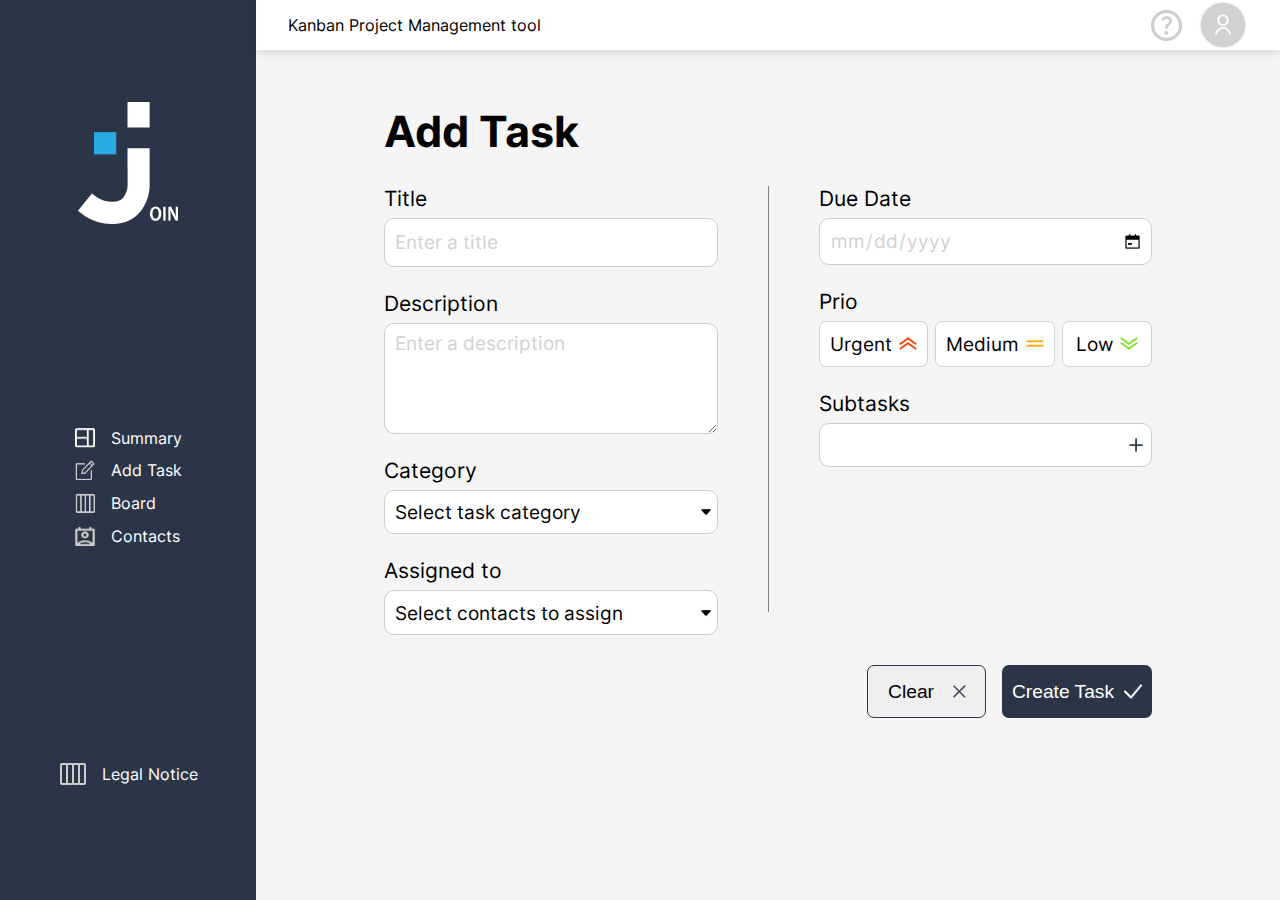
==== add_task.html @ 6439fa89 "a ton of css adjustments" ====
<!DOCTYPE html>
<html lang="en">
  <head>
    <meta charset="UTF-8" />
    <meta http-equiv="X-UA-Compatible" content="IE=edge" />
    <meta name="viewport" content="width=device-width, initial-scale=1.0" />
    <title>Add Task</title>
    <link rel="stylesheet" href="fonts.css" />
    <link rel="stylesheet" href="add_task.css" />
    <link rel="stylesheet" href="style.css" />
  <body onload="init()">
    <div class="sidebar"  w3-include-html="assets/templates/sidebar.html"></div>
    <div class="header" w3-include-html="assets/templates/header.html"></div>
    <div class="task-card">
      <h1>Add Task</h1>
      <form class="column-container">
        <div class="column-left">
          <label for="title">Title</label>
          <input type="text" id="title" placeholder="Enter a title"/>
          <p class="required"></p>

          <label for="name" class="mt-15">Description</label>
          <textarea id="description" placeholder="Enter a description"></textarea>
          <p class="required"></p>

          
          
          <label class="mt-15" for="selectCategory">Category</label>
          <div class="category-input-container">
            <input readonly id="selectCategory" value="Select task category"></input>
      
            <img src="assets/img/icon_triangle.png" id="addCategoryIcon">  
            <div id="categoryDot"></div>
            <div id="categoryOninput">
              <img src="assets/img/icon_clear.png" id="clearCategory">
              <img src="assets/img/icon_done.png" id="addCategory">  
            </div>
          </div>
          <p class="required"></p>
          <div id="dropdownContainer"></div>
          <div id="colorContainer">
            <div class="color-dot orange"></div>
            <div class="color-dot red"></div>
            <div class="color-dot blue"></div>
            <div class="color-dot lightblue"></div>
            <div class="color-dot pink"></div>
            <div class="color-dot lightpink"></div>
            <div class="color-dot green"></div>
            <div class="color-dot turquo"></div>
          </div>


          <label for="assignedTo">Assigned to</label> 
          <div class="contact-input-container">
            <input readonly id="assignedTo" value="Select contacts to assign"></input> 
            <img src="assets/img/icon_triangle.png" id="addContactIcon">  
          </div>
          <div id="contactsDropdownContainer"></div>
        </div>



        <div class="column-right">
          <label for="date">Due Date</label>
          <input type="date" id="date" min="">
          <p class="required"></p>
          <label class="mt-15" for="prio">Prio</label>
          <div id="prio" class="prio">
            <div class="prio-btn">Urgent
              <img src="assets/img/icon_up.png" alt="sda">
            </div>
            <div class="prio-btn">Medium
              <img src="assets/img/icon_medium.png" alt="sda">
            </div>
            <div class="prio-btn">Low
              <img src="assets/img/icon_down.png" alt="sda">
            </div>
            
          </div>
          <p class="required"></p>

            <label for="addSubtask" class="mt-15">Subtasks</label>
            <div class="subtask-input-container">
              <input type="text" id="addSubtask">
              <img src="assets/img/icon_plus.png" id="addSubtaskIcon">
              <div id="subtaskOninput">
                <img src="assets/img/icon_clear.png" id="clearSubtaskInput">
                <img src="assets/img/icon_done.png" id="finishEditingSubtask">  
              </div>
            </div>
            <div id="subtaskContainer"></div> 

            <div class="action-button-container"> 
              <button id="clear">
                Clear
                <img src="assets/img/icon_close.png">
              </button>
              <button id="create" type="submit">
                Create Task
                <img src="assets/img/icon_create.png">
              </button>
            </div>
        </div>
          
        </div>
        </div>
      </div>
    </div>
    <script src="script.js"></script>
    <script src="js/mini_backend.js"></script>
    <script src="js/add_task.js"></script>
    <script src="js/create_task.js"></script>
  </body>
</html>
---- fonts.css ----
/* inter-100 - latin */
@font-face {
    font-family: 'Inter';
    font-style: normal;
    font-weight: 100;
    src: url('./fonts/inter-v12-latin-100.eot'); /* IE9 Compat Modes */
    src: local(''),
         url('./fonts/inter-v12-latin-100.eot?#iefix') format('embedded-opentype'), /* IE6-IE8 */
         url('./fonts/inter-v12-latin-100.woff2') format('woff2'), /* Super Modern Browsers */
         url('./fonts/inter-v12-latin-100.woff') format('woff'), /* Modern Browsers */
         url('./fonts/inter-v12-latin-100.ttf') format('truetype'), /* Safari, Android, iOS */
         url('./fonts/inter-v12-latin-100.svg#Inter') format('svg'); /* Legacy iOS */
  }
  /* inter-300 - latin */
  @font-face {
    font-family: 'Inter';
    font-style: normal;
    font-weight: 300;
    src: url('./fonts/inter-v12-latin-300.eot'); /* IE9 Compat Modes */
    src: local(''),
         url('./fonts/inter-v12-latin-300.eot?#iefix') format('embedded-opentype'), /* IE6-IE8 */
         url('./fonts/inter-v12-latin-300.woff2') format('woff2'), /* Super Modern Browsers */
         url('./fonts/inter-v12-latin-300.woff') format('woff'), /* Modern Browsers */
         url('./fonts/inter-v12-latin-300.ttf') format('truetype'), /* Safari, Android, iOS */
         url('./fonts/inter-v12-latin-300.svg#Inter') format('svg'); /* Legacy iOS */
  }
  /* inter-regular - latin */
  @font-face {
    font-family: 'Inter';
    font-style: normal;
    font-weight: 400;
    src: url('./fonts/inter-v12-latin-regular.eot'); /* IE9 Compat Modes */
    src: local(''),
         url('./fonts/inter-v12-latin-regular.eot?#iefix') format('embedded-opentype'), /* IE6-IE8 */
         url('./fonts/inter-v12-latin-regular.woff2') format('woff2'), /* Super Modern Browsers */
         url('./fonts/inter-v12-latin-regular.woff') format('woff'), /* Modern Browsers */
         url('./fonts/inter-v12-latin-regular.ttf') format('truetype'), /* Safari, Android, iOS */
         url('./fonts/inter-v12-latin-regular.svg#Inter') format('svg'); /* Legacy iOS */
  }
  /* inter-500 - latin */
  @font-face {
    font-family: 'Inter';
    font-style: normal;
    font-weight: 500;
    src: url('./fonts/inter-v12-latin-500.eot'); /* IE9 Compat Modes */
    src: local(''),
         url('./fonts/inter-v12-latin-500.eot?#iefix') format('embedded-opentype'), /* IE6-IE8 */
         url('./fonts/inter-v12-latin-500.woff2') format('woff2'), /* Super Modern Browsers */
         url('./fonts/inter-v12-latin-500.woff') format('woff'), /* Modern Browsers */
         url('./fonts/inter-v12-latin-500.ttf') format('truetype'), /* Safari, Android, iOS */
         url('./fonts/inter-v12-latin-500.svg#Inter') format('svg'); /* Legacy iOS */
  }
  /* inter-600 - latin */
  @font-face {
    font-family: 'Inter';
    font-style: normal;
    font-weight: 600;
    src: url('./fonts/inter-v12-latin-600.eot'); /* IE9 Compat Modes */
    src: local(''),
         url('./fonts/inter-v12-latin-600.eot?#iefix') format('embedded-opentype'), /* IE6-IE8 */
         url('./fonts/inter-v12-latin-600.woff2') format('woff2'), /* Super Modern Browsers */
         url('./fonts/inter-v12-latin-600.woff') format('woff'), /* Modern Browsers */
         url('./fonts/inter-v12-latin-600.ttf') format('truetype'), /* Safari, Android, iOS */
         url('./fonts/inter-v12-latin-600.svg#Inter') format('svg'); /* Legacy iOS */
  }
  /* inter-200 - latin */
  @font-face {
    font-family: 'Inter';
    font-style: normal;
    font-weight: 200;
    src: url('./fonts/inter-v12-latin-200.eot'); /* IE9 Compat Modes */
    src: local(''),
         url('./fonts/inter-v12-latin-200.eot?#iefix') format('embedded-opentype'), /* IE6-IE8 */
         url('./fonts/inter-v12-latin-200.woff2') format('woff2'), /* Super Modern Browsers */
         url('./fonts/inter-v12-latin-200.woff') format('woff'), /* Modern Browsers */
         url('./fonts/inter-v12-latin-200.ttf') format('truetype'), /* Safari, Android, iOS */
         url('./fonts/inter-v12-latin-200.svg#Inter') format('svg'); /* Legacy iOS */
  }
  /* inter-700 - latin */
  @font-face {
    font-family: 'Inter';
    font-style: normal;
    font-weight: 700;
    src: url('./fonts/inter-v12-latin-700.eot'); /* IE9 Compat Modes */
    src: local(''),
         url('./fonts/inter-v12-latin-700.eot?#iefix') format('embedded-opentype'), /* IE6-IE8 */
         url('./fonts/inter-v12-latin-700.woff2') format('woff2'), /* Super Modern Browsers */
         url('./fonts/inter-v12-latin-700.woff') format('woff'), /* Modern Browsers */
         url('./fonts/inter-v12-latin-700.ttf') format('truetype'), /* Safari, Android, iOS */
         url('./fonts/inter-v12-latin-700.svg#Inter') format('svg'); /* Legacy iOS */
  }
  /* inter-800 - latin */
  @font-face {
    font-family: 'Inter';
    font-style: normal;
    font-weight: 800;
    src: url('./fonts/inter-v12-latin-800.eot'); /* IE9 Compat Modes */
    src: local(''),
         url('./fonts/inter-v12-latin-800.eot?#iefix') format('embedded-opentype'), /* IE6-IE8 */
         url('./fonts/inter-v12-latin-800.woff2') format('woff2'), /* Super Modern Browsers */
         url('./fonts/inter-v12-latin-800.woff') format('woff'), /* Modern Browsers */
         url('./fonts/inter-v12-latin-800.ttf') format('truetype'), /* Safari, Android, iOS */
         url('./fonts/inter-v12-latin-800.svg#Inter') format('svg'); /* Legacy iOS */
  }
  /* inter-900 - latin */
  @font-face {
    font-family: 'Inter';
    font-style: normal;
    font-weight: 900;
    src: url('./fonts/inter-v12-latin-900.eot'); /* IE9 Compat Modes */
    src: local(''),
         url('./fonts/inter-v12-latin-900.eot?#iefix') format('embedded-opentype'), /* IE6-IE8 */
         url('./fonts/inter-v12-latin-900.woff2') format('woff2'), /* Super Modern Browsers */
         url('./fonts/inter-v12-latin-900.woff') format('woff'), /* Modern Browsers */
         url('./fonts/inter-v12-latin-900.ttf') format('truetype'), /* Safari, Android, iOS */
         url('./fonts/inter-v12-latin-900.svg#Inter') format('svg'); /* Legacy iOS */
  }
---- add_task.css ----
.mt-15 {
  margin-top: 1.5rem;
}

/*badge colors */

.orange {
  background: #ff8a00;
}
.red {
  background: #ff0000;
}
.blue {
  background: #0038ff;
}
.lightblue {
  background: #8aa4ff;
}
.pink {
  background: #e200be;
}
.lightpink {
  background: #fc71ff;
}
.green {
  background: #2ad300;
}
.turquo {
  background: #1fd7c1;
}

/* add task card */
.task-card {
  grid-row-start: 3;
  grid-column: 4/ 10;
  max-width: 900px;
}

.task-card h1 {
  font-size: 2.7rem;
}

/* two add task columns*/
.column-container {
  display: flex;
  justify-content: space-between;
  width: 100%;
}

.column-left,
.column-right {
  display: flex;
  width: 50%;
  flex-direction: column;
}

.column-left {
  padding-right: 50px;
  position: relative;
  border-right: 1px solid grey;
}

.column-left::after {
  content: "";
  display: block;
  position: absolute;
  height: 20%;
  border-right: 1px solid var(--bg-body);
  bottom: 0;
  right: -1px;
}

.column-right {
  padding-left: 50px;
}

/* styles for input fields */
input,
textarea {
  border: 1px solid #ccc;
  border-radius: 10px;
  padding-left: 10px;
  font-size: 1.2rem;
  font-family: "Inter", sans-serif;
}

input:focus,
textarea:focus {
  outline: none;
}

#selectCategory,
#assignedTo {
  margin-bottom: 0;
  cursor: pointer;
}

#addCategoryIcon,
#addContactIcon {
  position: absolute;
  right: 0;
  top: 50%;
  transform: translateY(-50%);
  right: 7px;
  width: 10px;
  width: 10px;
}

#dropdownContainer,
#contactsDropdownContainer {
  background: white;
  border: 1px solid #ccc;
  border-radius: 0 0 7px 7px;
  border-top: none;
  max-height: 150px;
  overflow-y: auto;
  display: none;
}

#colorContainer {
  display: flex;
  margin-top: 1rem;
  width: 100%;
  justify-content: space-evenly;
  display: none;
}

.color-dot {
  width: 10px;
  height: 10px;
  border: 2px solid #ffffff;
  border-radius: 50%;
  cursor: pointer;
}

.color-dot:hover {
  transform: scale(1.2);
  box-shadow: 0px 3px 3px 0px rgba(0, 0, 0, 20%);
}

#categoryDot {
  width: 10px;
  height: 10px;
  border: 2px solid #ffffff;
  border-radius: 50%;
  cursor: pointer;
  position: absolute;
  top: 50%;
  transform: translateY(-50%);
  display: none;
}

.selected {
  transform: scale(1.2);
  border: 2px solid var(--c-darkblue);
}

.category,
.contact {
  cursor: pointer;
  font-size: 1.2rem;
  display: flex;
  justify-content: space-between;
  align-items: center;
  padding: 7px;
}

.contact {
  margin: 0;
  cursor: auto;
}

.contact div {
  display: flex;
  align-items: center;
}

.contact div > img {
  margin-right: 7px;
  width: 12px;
}

.contact input {
  margin: 0;
  cursor: pointer;
}

.category:hover,
.contact:hover {
  background: lightgrey;
  transition: all 200ms ease-in-out;
}

textarea {
  padding-top: 7px;
}

input::placeholder,
textarea::placeholder {
  color: var(--dimmed);
  font-size: 1.2rem;
  font-family: "Inter", sans-serif;
}

input[type="date"] {
  color: var(--dimmed);
}

label {
  margin-bottom: 7px;
  font-size: 1.3rem;
}

label:nth-of-type(4) {
  margin-top: 1.5rem;
}

input {
  height: 2.8rem;
}

textarea {
  min-height: 100px;
}

/* input[type="date"]::after {
  content: url("./assets/img/icon_calendar.png");
  display: inline-block;
  margin-right: 7px;
  transform: scale(0.7);
} */

input[type="date"] {
  padding-right: 7px;
  font-size: 1.2rem;
  font-family: "Inter", sans-serif;
}

input[type="date"]::-webkit-calendar-picker-indicator {
  color: rgba(0, 0, 0, 0);
  opacity: 1;
  display: block;
  background: url("./assets/img/icon_calendar.png") no-repeat;
  background-size: 15px 15px;
  background-position: center;
  cursor: pointer;
}

/* prio container */
.prio {
  display: flex;
  justify-content: space-between;
  gap: 7px;
}

.prio div {
  width: 33%;
  justify-content: center;
  display: flex;
  align-items: center;
  padding: 10px;
  border: 1px solid var(--dimmed);
  font-size: 0.8rem;
  border-radius: 7px;
  background: white;
  cursor: pointer;
  font-size: 1.2rem;
}

.prio div:hover {
  transform: scale(1.1);
  box-shadow: 0px 3px 3px 0px rgba(0, 0, 0, 20%);
}

.prio div > img {
  margin-left: 7px;
}

/* subtask style for hidden icons */

.subtask-input-container,
.category-input-container,
.contact-input-container {
  position: relative;
  width: 100%;
}

.subtask-input-container input,
.category-input-container input,
.contact-input-container input {
  width: 100%;
  box-sizing: border-box;
}

#addSubtaskIcon {
  top: 50%;
  transform: translateY(-50%) scale(0.8);
  right: 7px;
  position: absolute;
}

#subtaskOninput {
  display: flex;
  align-items: center;
  position: absolute;
  top: 50%;
  transform: translateY(-50%);
  right: 7px;
  display: none;
  cursor: pointer;
}

#categoryOninput {
  display: flex;
  align-items: center;
  position: absolute;
  top: 50%;
  transform: translateY(-50%);
  right: 7px;
  display: none;
  cursor: pointer;
  background: white;
  z-index: 100;
}

#subtaskOninput img:last-of-type,
#categoryOninput img:last-of-type {
  width: 20px;
  margin-left: 0.6rem;
  border-left: 1px solid var(--dimmed);
  padding-left: 0.6rem;
}

#subtaskContainer {
  height: 150px;
  overflow-y: auto;
  overflow-x: hidden;
}

.subtask {
  display: flex;
  justify-content: space-between;
  align-items: center;
  padding-left: 7px;
  margin-bottom: 0.8rem;
  margin-top: 0.8rem;
}

.subtask p {
  margin: 0;
}

.subtask img {
  width: 6%;
  cursor: pointer;
  transition: all 225ms ease-in-out;
}

.subtask img:hover {
  transform: scale(1.2);
}

/* action buttons (create task or leave) */

.action-button-container {
  display: flex;
  justify-content: flex-end;
  margin-top: 3rem;
}

.action-button-container button {
  display: flex;
  align-items: center;
  justify-content: center;
  padding: 10px;
  border-radius: 7px;
  cursor: pointer;
  font-size: 1.2rem;
  border: none;
}

.action-button-container button:first-of-type:hover {
  background: var(--c-lightblue);
  color: white;
  transition: all 200ms ease-in-out;
}

.action-button-container button:nth-of-type(2):hover {
  background: var(--c-lightblue);
  transition: all 200ms ease-in-out;
}

.action-button-container button > img {
  margin-left: 10px;
}

.action-button-container button:first-of-type {
  padding-left: 20px;
  border: 1px solid var(--c-darkblue);
  margin-right: 1rem;
}

.action-button-container button:first-of-type > img {
  transform: scale(0.7);
}

.action-button-container button:last-of-type {
  background: var(--c-darkblue);
  color: white;
}

.option-img {
  position: absolute;
  right: 0.5rem;
  transform: scale(0.8);
}

.required:empty {
  display: none;
}

.required {
  margin: 7px 0 0 0;
  font-size: 12px;
  padding-left: 7px;
  color: red;
}
---- style.css ----
/* ##### Global ##### */

html {
    font-family: 'Inter', sans-serif;
    font-style: normal;
    scroll-behavior: smooth;
    --c-darkblue: rgb(42, 54, 71);
    --c-lightblue: rgb(41, 171, 226);
    --bg-body: #f5f5f5;
    --dimmed: #D1D1D1;
    box-sizing: border-box;
    
}

body {
    margin: 0;
    background: var(--bg-body);
    display: grid;
    grid-template-columns: repeat(10, 1fr);
    grid-template-rows: repeat(10, 1fr);
    height: 100vh;
}

.sidebar {
    grid-column: span 2;
    grid-row: span 10;
    background: var(--c-darkblue);
    display: flex;
    flex-direction: column;
    justify-content: space-around;
    align-items: center;
  }
  
  .header {
    grid-column: span 8;
    grid-row: span 1;
    box-shadow: 0 2px 10px 0 rgb(0 0 0 / 15%);
    display: flex;
    justify-content: space-between;
    align-items: center;
    background: white;
  }

  .header div:first-of-type {
    margin-left: 2rem;
  }

  .header div:last-of-type {
    display: flex;
    align-items: center;
    margin-right: 2rem;
  }

  .header div:last-of-type img:last-of-type {
    width: 50px;
    height: 50px;
    margin-left: 1rem;
  }

  .nav-container div{
    display: flex;
    align-items: center;
    margin-bottom: .8rem;
    color: white;
    cursor: pointer;
  }

  .nav-container div:hover {
    transition: 225ms all ease-in-out;
    background: rgb(25, 32, 42);
  }

  .nav-container img {
    width: 20px;
    height: 20px;
    margin-right: 1rem;
  }

  .sidebar div:last-of-type {
    display: flex;
    align-items: center;
    margin-bottom: .8rem;
    color: white;
  }

  .sidebar div:last-of-type > img {
    margin-right: 1rem;
  }

/* ##### Summary ##### */

/* ##### Board ##### */

/* ##### Add Task ##### */

/* ##### Contacts ##### */
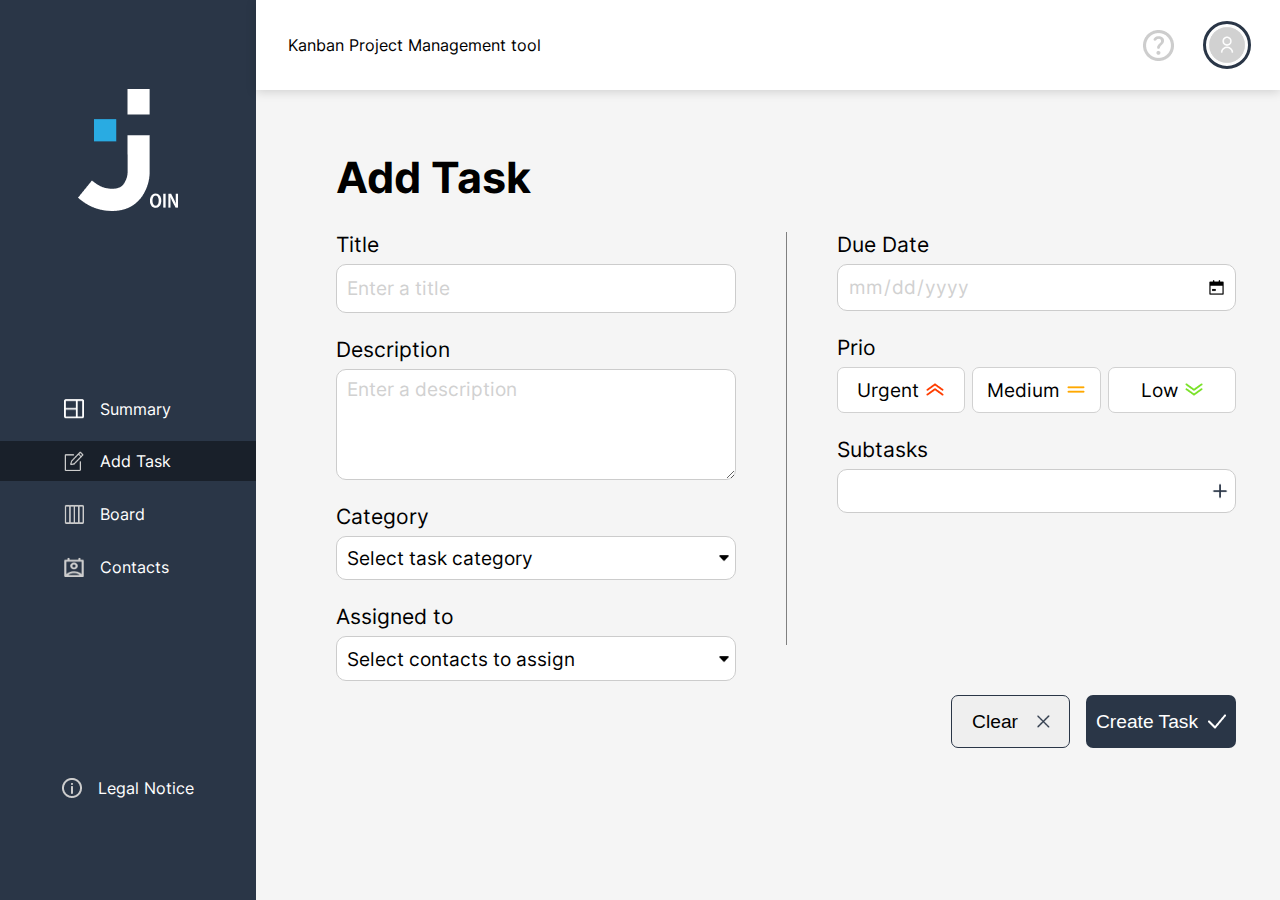
==== commit d529056a: "added assign contacts feature" ====
--- a/add_task.html
+++ b/add_task.html
@@ -8,7 +8,7 @@
     <link rel="stylesheet" href="fonts.css" />
     <link rel="stylesheet" href="add_task.css" />
     <link rel="stylesheet" href="style.css" />
-  <body onload="init()">
+  <body onload="preloader(); init()">
     <div class="sidebar"  w3-include-html="assets/templates/sidebar.html"></div>
     <div class="header" w3-include-html="assets/templates/header.html"></div>
     <div class="task-card">
@@ -106,9 +106,9 @@
         </div>
       </div>
     </div>
-    <script src="script.js"></script>
     <script src="js/mini_backend.js"></script>
     <script src="js/add_task.js"></script>
     <script src="js/create_task.js"></script>
+    <script src="script.js"></script>
   </body>
 </html>
--- a/add_task.css
+++ b/add_task.css
@@ -1,4 +1,3 @@
-
 .mt-15 {
   margin-top: 1.5rem;
 }
@@ -32,9 +31,12 @@
 
 /* add task card */
 .task-card {
-  grid-row-start: 3;
-  grid-column: 4/ 10;
+  grid-column: 3/ 11;
+  grid-row: 2/11;
+  margin-top: 2rem;
   max-width: 900px;
+  margin-left: 80px;
+  margin-right: 1rem;
 }
 
 .task-card h1 {
@@ -107,13 +109,22 @@
   width: 10px;
 }
 
-#dropdownContainer,
+#dropdownContainer {
+  background: white;
+  border: 1px solid #ccc;
+  border-radius: 0 0 7px 7px;
+  border-top: none;
+  max-height: 150px;
+  overflow-y: auto;
+  display: none;
+}
+
 #contactsDropdownContainer {
   background: white;
   border: 1px solid #ccc;
   border-radius: 0 0 7px 7px;
   border-top: none;
-  max-height: 150px;
+  max-height: 100px;
   overflow-y: auto;
   display: none;
 }
@@ -366,7 +377,7 @@
 .action-button-container {
   display: flex;
   justify-content: flex-end;
-  margin-top: 3rem;
+  margin-top: 2rem;
 }
 
 .action-button-container button {
@@ -426,3 +437,51 @@
   padding-left: 7px;
   color: red;
 }
+
+@media screen and (max-width: 1000px) {
+  .column-container {
+    flex-direction: column;
+  }
+
+  .column-right {
+    padding-left: 0;
+    margin-top: 2rem;
+    width: 100%;
+  }
+
+  .column-left {
+    border: none;
+    width: 100%;
+    padding-right: 0;
+  }
+
+  .action-button-container {
+    margin-bottom: 1rem;
+  }
+
+  .task-card {
+    overflow-y: scroll;
+  }
+}
+
+@media screen and (max-width: 750px) {
+  
+  .task-card {
+    grid-column: 1 / 11;
+    margin-top: 0;
+    margin-left: 1rem;
+  }
+
+  .task-card h1 {
+    text-align: center;
+  }
+
+  #subtaskContainer {
+    height: unset;
+  }
+
+  .action-button-container {
+    margin-bottom: 7rem;
+    justify-content: center;
+  }
+}
--- a/style.css
+++ b/style.css
@@ -1,96 +1,187 @@
 /* ##### Global ##### */
 
 html {
-    font-family: 'Inter', sans-serif;
-    font-style: normal;
-    scroll-behavior: smooth;
-    --c-darkblue: rgb(42, 54, 71);
-    --c-lightblue: rgb(41, 171, 226);
-    --bg-body: #f5f5f5;
-    --dimmed: #D1D1D1;
-    box-sizing: border-box;
-    
+  font-family: "Inter", sans-serif;
+  font-style: normal;
+  scroll-behavior: smooth;
+  --c-darkblue: rgb(42, 54, 71);
+  --c-lightblue: rgb(41, 171, 226);
+  --bg-body: #f5f5f5;
+  --dimmed: #d1d1d1;
+  box-sizing: border-box;
 }
 
 body {
-    margin: 0;
-    background: var(--bg-body);
-    display: grid;
-    grid-template-columns: repeat(10, 1fr);
-    grid-template-rows: repeat(10, 1fr);
-    height: 100vh;
+  margin: 0;
+  background: var(--bg-body);
+  display: grid;
+  grid-template-columns: repeat(10, 1fr);
+  grid-template-rows: repeat(10, 1fr);
+  height: 100vh;
+  font-family: "Inter", sans-serif;
 }
 
 .sidebar {
-    grid-column: span 2;
-    grid-row: span 10;
-    background: var(--c-darkblue);
-    display: flex;
-    flex-direction: column;
-    justify-content: space-around;
-    align-items: center;
-  }
-  
-  .header {
-    grid-column: span 8;
-    grid-row: span 1;
-    box-shadow: 0 2px 10px 0 rgb(0 0 0 / 15%);
-    display: flex;
-    justify-content: space-between;
-    align-items: center;
-    background: white;
+  grid-column: span 2;
+  grid-row: span 10;
+  background: var(--c-darkblue);
+  display: flex;
+  flex-direction: column;
+  justify-content: space-around;
+  align-items: center;
+}
+
+.header {
+  grid-column: span 8;
+  grid-row: span 1;
+  box-shadow: 0 2px 10px 0 rgb(0 0 0 / 15%);
+  display: flex;
+  justify-content: space-between;
+  align-items: center;
+  background: white;
+}
+
+.header div:first-of-type {
+  margin-left: 2rem;
+}
+
+.header .header-image-container {
+  display: flex;
+  align-items: center;
+  margin-right: 2rem;
+  position: relative;
+}
+
+.header .logout-tooltip {
+  background-color: var(--c-darkblue);
+  color: white;
+  padding: 15px;
+  border-radius: 7px 0 7px 7px;
+  position: absolute;
+  top: 120%;
+  right: 20%;
+  display: none;
+}
+
+.logout-tooltip:hover {
+  background-color: var(--c-lightblue);
+  transition: 225ms all ease-in-out;
+  cursor: pointer;
+}
+
+.nav-container {
+  width: 100%;
+  display: flex;
+  flex-direction: column;
+}
+
+.nav-container div {
+  display: flex;
+  align-items: center;
+  margin-bottom: 0.8rem;
+  color: white;
+  cursor: pointer;
+  padding: 10px 0 10px 25%;
+}
+
+.nav-container div:hover {
+  transition: 225ms all ease-in-out;
+  background: rgb(25, 32, 42);
+}
+
+.legal-notice:hover {
+  cursor: help;
+}
+
+.nav-container img {
+  width: 20px;
+  height: 20px;
+  margin-right: 1rem;
+}
+
+.sidebar div:last-of-type {
+  display: flex;
+  align-items: center;
+  margin-bottom: 0.8rem;
+  color: white;
+}
+
+.sidebar div:last-of-type > img {
+  margin-right: 1rem;
+}
+
+.active {
+  background: rgb(25, 32, 42);
+}
+
+.icon-help:hover {
+  cursor: not-allowed;
+}
+
+.icon-user {
+  cursor: pointer;
+  border: 1px solid transparent;
+  outline: 3px solid var(--c-darkblue);
+  border-radius: 100%;
+  width: 40px;
+  height: 40px;
+  margin-left: 2rem;
+}
+
+.icon-user:hover {
+  outline-color: var(--c-lightblue);
+  transition: all 225ms ease-in-out;
+}
+
+@media screen and (max-width: 750px) {
+  .sidebar {
+    position: fixed;
+    bottom: 0;
+    width: 100%;
+    grid-column: unset;
+    grid-row: unset;
+    flex-direction: row !important;
+    z-index: 100000;
+    justify-content: center;
   }
 
-  .header div:first-of-type {
-    margin-left: 2rem;
+  .sidebar > img {
+    display: none;
   }
 
-  .header div:last-of-type {
-    display: flex;
-    align-items: center;
-    margin-right: 2rem;
+  .legal-notice {
+    display: none !important;
   }
 
-  .header div:last-of-type img:last-of-type {
-    width: 50px;
-    height: 50px;
-    margin-left: 1rem;
+  .nav-container {
+    display: flex;
+    flex-direction: row !important;
+    width: 100%;
+    justify-content: space-evenly;
+    padding: 15px 0 15px 0;
   }
 
-  .nav-container div{
-    display: flex;
-    align-items: center;
-    margin-bottom: .8rem;
-    color: white;
-    cursor: pointer;
+  .nav-container div {
+    flex-direction: column;
+    align-items: center !important;
+    margin-bottom: 0 !important;
+    padding: 10px;
+    border-radius: 7px;
   }
 
-  .nav-container div:hover {
-    transition: 225ms all ease-in-out;
-    background: rgb(25, 32, 42);
+  .nav-container div > img {
+    margin-right: 0 !important;
+    margin-bottom: 7px;
   }
 
-  .nav-container img {
-    width: 20px;
-    height: 20px;
-    margin-right: 1rem;
+  .header {
+    grid-column: span 10 !important;
   }
-
-  .sidebar div:last-of-type {
-    display: flex;
-    align-items: center;
-    margin-bottom: .8rem;
-    color: white;
-  }
-
-  .sidebar div:last-of-type > img {
-    margin-right: 1rem;
-  }
-
+}
 /* ##### Summary ##### */
 
 /* ##### Board ##### */
 
 /* ##### Add Task ##### */
 
-/* ##### Contacts ##### */+/* ##### Contacts ##### */
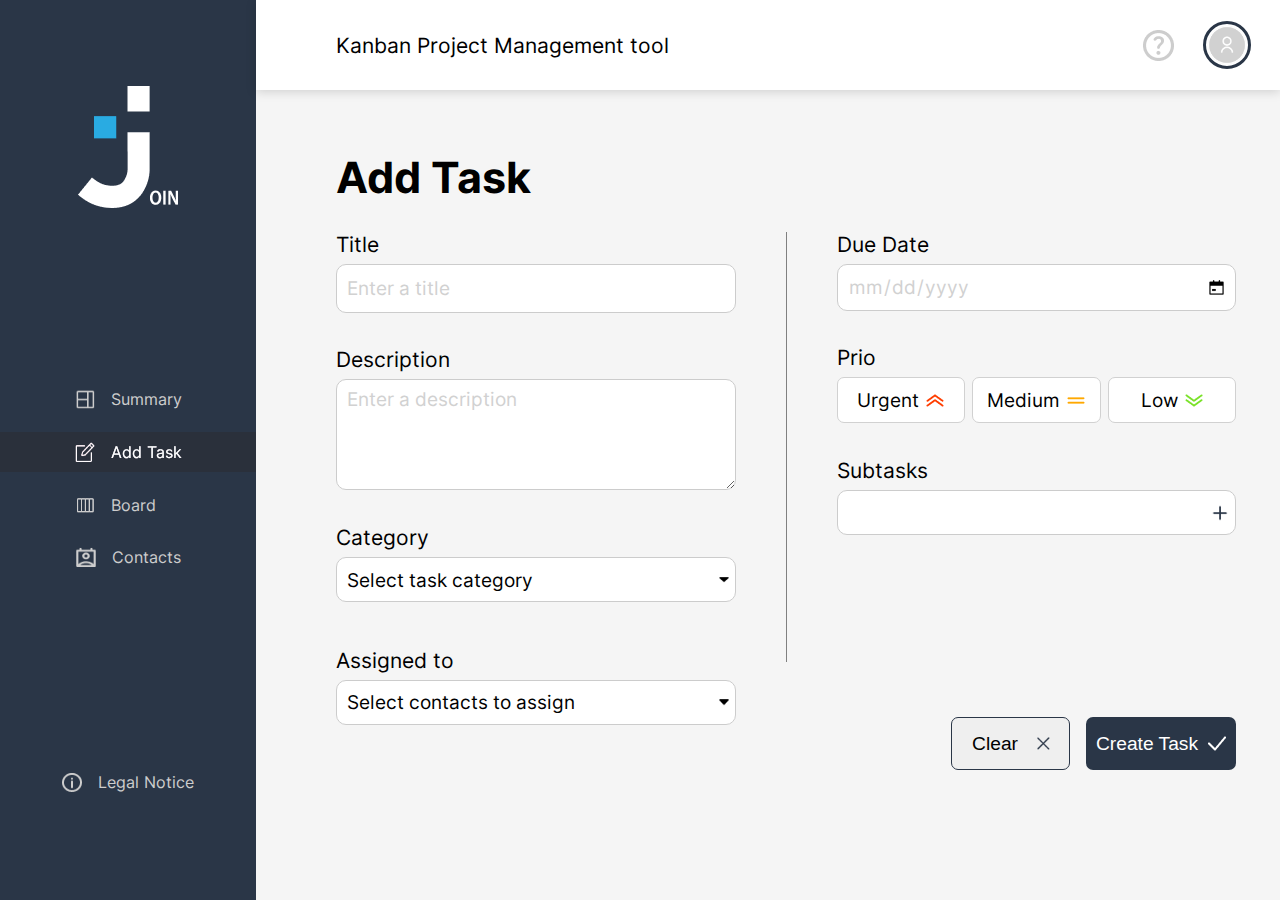
==== commit 8bb7ae2c: "more css" ====
--- a/add_task.html
+++ b/add_task.html
@@ -4,6 +4,7 @@
     <meta charset="UTF-8" />
     <meta http-equiv="X-UA-Compatible" content="IE=edge" />
     <meta name="viewport" content="width=device-width, initial-scale=1.0" />
+    <link rel="icon" type="image/URL-icon" href="assets/img/join_logo_light.png">
     <title>Add Task</title>
     <link rel="stylesheet" href="fonts.css" />
     <link rel="stylesheet" href="add_task.css" />
@@ -36,7 +37,6 @@
               <img src="assets/img/icon_done.png" id="addCategory">  
             </div>
           </div>
-          <p class="required"></p>
           <div id="dropdownContainer"></div>
           <div id="colorContainer">
             <div class="color-dot orange"></div>
@@ -48,6 +48,7 @@
             <div class="color-dot green"></div>
             <div class="color-dot turquo"></div>
           </div>
+          <p class="required"></p>
 
 
           <label for="assignedTo">Assigned to</label> 
@@ -56,6 +57,7 @@
             <img src="assets/img/icon_triangle.png" id="addContactIcon">  
           </div>
           <div id="contactsDropdownContainer"></div>
+          <p class="required"></p>
         </div>
 
 
--- a/add_task.css
+++ b/add_task.css
@@ -1,5 +1,7 @@
+
+
 .mt-15 {
-  margin-top: 1.5rem;
+  margin-top: .8rem;
 }
 
 /*badge colors */
@@ -37,6 +39,7 @@
   max-width: 900px;
   margin-left: 80px;
   margin-right: 1rem;
+  overflow-y: auto;
 }
 
 .task-card h1 {
@@ -127,6 +130,7 @@
   max-height: 100px;
   overflow-y: auto;
   display: none;
+  margin-bottom: 1rem;
 }
 
 #colorContainer {
@@ -180,6 +184,8 @@
 .contact {
   margin: 0;
   cursor: auto;
+  padding-top: 15px;
+  padding-bottom: 15px;
 }
 
 .contact div {
@@ -335,6 +341,66 @@
   z-index: 100;
 }
 
+.alert {
+  display: flex;
+  background: var(--c-darkblue);
+  padding: 20px;
+  border-radius: 10px;
+  color: white;
+  position: absolute;
+  left: 50%; 
+  transform: translateX(-50%);
+  bottom: 0;
+  font-size: 1.2rem;
+  animation: transition 1s forwards;
+}
+
+@keyframes transition {
+  0% {
+    bottom: 0px;
+    opacity: 0;
+}
+
+100% {
+    bottom: 50px;
+    opacity: 1;
+}
+}
+
+
+.alert img {
+  margin-left: 1rem;
+}
+
+
+input[type="checkbox"] {
+  appearance: none;
+  -webkit-appearance: none;
+  -moz-appearance: none;
+  width: 18px;
+  height: 18px;
+  border-radius: 5px;
+  border: 2px solid var(--c-darkblue);
+  outline: none;
+  background: rgb(237, 236, 236);
+  cursor: pointer;
+  position: relative;
+}
+
+input[type="checkbox"]:checked::before {
+  content: "";
+  position: absolute;
+  top: 50%;
+  left: 50%;
+  transform: translate(-50%, -50%);
+  width: 8px;
+  height: 8px;
+  border-radius: 50%;
+  background-color: var(--c-darkblue);
+  transition: all 0.3s;
+}
+
+
 #subtaskOninput img:last-of-type,
 #categoryOninput img:last-of-type {
   width: 20px;
@@ -420,7 +486,7 @@
   background: var(--c-darkblue);
   color: white;
 }
-
+ 
 .option-img {
   position: absolute;
   right: 0.5rem;
@@ -428,7 +494,8 @@
 }
 
 .required:empty {
-  display: none;
+  visibility: hidden;
+  height: 15px;
 }
 
 .required {
--- a/style.css
+++ b/style.css
@@ -17,9 +17,11 @@
   display: grid;
   grid-template-columns: repeat(10, 1fr);
   grid-template-rows: repeat(10, 1fr);
-  height: 100vh;
+  height: 100vh; 
   font-family: "Inter", sans-serif;
 }
+
+
 
 .sidebar {
   grid-column: span 2;
@@ -39,6 +41,7 @@
   justify-content: space-between;
   align-items: center;
   background: white;
+  z-index: 10;
 }
 
 .header div:first-of-type {
@@ -51,6 +54,21 @@
   margin-right: 2rem;
   position: relative;
 }
+
+.header-logo {
+  height: 45px;
+  width: 45px;
+}
+
+.header-logo-container {
+  display: none;
+}
+
+.header-headline-container {
+  margin-left: 80px;
+  font-size: 21px;
+}
+
 
 .header .logout-tooltip {
   background-color: var(--c-darkblue);
@@ -73,25 +91,25 @@
   width: 100%;
   display: flex;
   flex-direction: column;
+  align-items: center;
 }
 
 .nav-container div {
   display: flex;
   align-items: center;
+  justify-content: center;
   margin-bottom: 0.8rem;
-  color: white;
-  cursor: pointer;
-  padding: 10px 0 10px 25%;
-}
-
-.nav-container div:hover {
-  transition: 225ms all ease-in-out;
-  background: rgb(25, 32, 42);
-}
-
-.legal-notice:hover {
-  cursor: help;
-}
+  color: #CDCDCD;
+  cursor: pointer;
+  width: 100%;
+  padding: 10px 0;
+}
+
+
+#problemChild {
+  padding-right: 26px !important;
+}
+
 
 .nav-container img {
   width: 20px;
@@ -99,23 +117,20 @@
   margin-right: 1rem;
 }
 
-.sidebar div:last-of-type {
-  display: flex;
-  align-items: center;
-  margin-bottom: 0.8rem;
-  color: white;
-}
-
-.sidebar div:last-of-type > img {
-  margin-right: 1rem;
-}
-
-.active {
-  background: rgb(25, 32, 42);
+
+
+.active-nav {
+  /* background: rgb(25, 32, 42);  */
+  background: rgba(25, 32, 42, 0.4); 
+  color: white !important;
+  filter: invert(0) sepia(94%) saturate(18%) hue-rotate(287deg) brightness(105%) contrast(100%);
+  color: var(--white);
 }
 
 .icon-help:hover {
-  cursor: not-allowed;
+  cursor: pointer;
+  transform: scale(1.2);
+  transition: 225ms all ease-in-out;
 }
 
 .icon-user {
@@ -149,8 +164,12 @@
     display: none;
   }
 
-  .legal-notice {
+  .nav-container:last-of-type {
     display: none !important;
+  }
+
+  #problemChild {
+    padding-right: 0 !important;
   }
 
   .nav-container {
@@ -158,14 +177,14 @@
     flex-direction: row !important;
     width: 100%;
     justify-content: space-evenly;
-    padding: 15px 0 15px 0;
+    /* padding: 15px 5px 15px 0; */
   }
 
   .nav-container div {
     flex-direction: column;
     align-items: center !important;
     margin-bottom: 0 !important;
-    padding: 10px;
+    /* padding: 10px; #Marc */
     border-radius: 7px;
   }
 
@@ -177,11 +196,37 @@
   .header {
     grid-column: span 10 !important;
   }
-}
-/* ##### Summary ##### */
-
-/* ##### Board ##### */
-
-/* ##### Add Task ##### */
-
-/* ##### Contacts ##### */
+
+  .header-headline-container {
+    display: none;
+  }
+
+  .header-logo-container {
+    display: flex;
+  }
+}
+
+@media screen and (max-width: 420px) {
+
+  .nav-container {
+    display: flex;
+    column-gap: 5px !important;
+    justify-content: space-evenly;
+    /* padding: 15px 0; #Marc*/ 
+  }
+
+  .nav-container div {
+    width: 80px;
+    font-size: 12px;
+  }
+
+  /* #problemChild {
+    padding-right: 0 !important;
+  } */
+}
+
+@media screen and (min-width: 1750px) {
+  body {
+    grid-template-columns: minmax(0, 175px) minmax(0, 175px) repeat(8, 1fr);
+  }
+}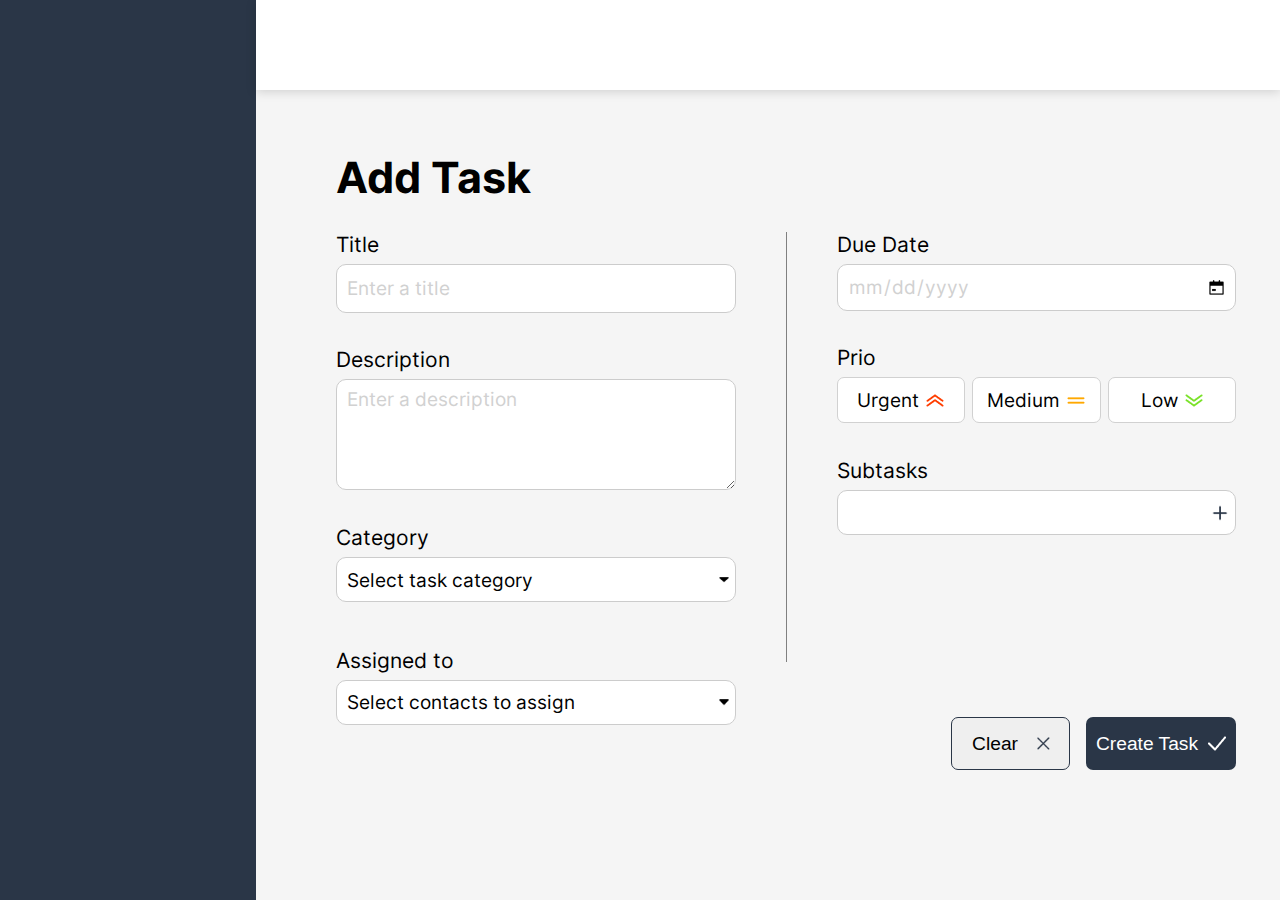
==== commit 166a5685: "js class import" ====
--- a/add_task.html
+++ b/add_task.html
@@ -93,7 +93,7 @@
             <div id="subtaskContainer"></div> 
 
             <div class="action-button-container"> 
-              <button id="clear">
+              <button onclick=" deleteContentAddTask()" id="clear">
                 Clear
                 <img src="assets/img/icon_close.png">
               </button>
@@ -109,8 +109,19 @@
       </div>
     </div>
     <script src="js/mini_backend.js"></script>
-    <script src="js/add_task.js"></script>
-    <script src="js/create_task.js"></script>
+    <script src="board-js/add_task.js"></script>
+    <!-- <script src="js/add_task.js"></script> -->
+    <!-- <script src="js/create_task.js"></script> -->
+    <script src="board-js/create_task.js"></script>
     <script src="script.js"></script>
+    
+    <script src="board-js/server.js"></script>
+  <script src="board-js/preloader.js"></script>
+  <script src="board-js/render.js"></script>
+  <script src="board-js/drag-and-drop.js"></script>
+  <script src="board-js/buttons.js"></script>
+  <script src="board-js/tasks.js"></script>
+  <script src="board-js/add_task.js"></script>
+  <script src="board-js/create_task.js"></script>
   </body>
 </html>
--- a/style.css
+++ b/style.css
@@ -204,6 +204,10 @@
   .header-logo-container {
     display: flex;
   }
+
+  ::-webkit-scrollbar {
+    width: 0;
+  }
 }
 
 @media screen and (max-width: 420px) {
@@ -220,6 +224,8 @@
     font-size: 12px;
   }
 
+ 
+
   /* #problemChild {
     padding-right: 0 !important;
   } */
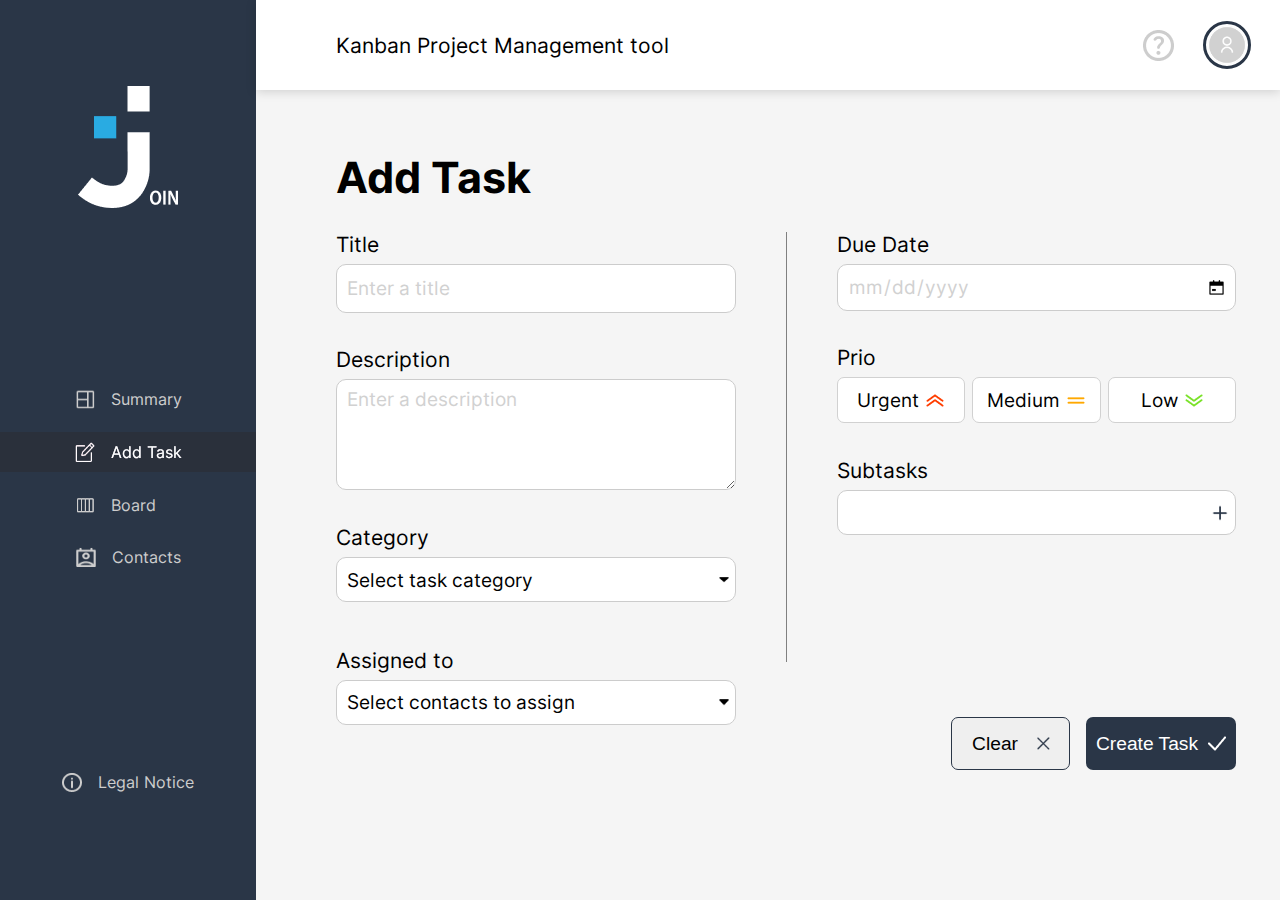
==== commit ccb185e6: "js class import muss man noch checken" ====
--- a/add_task.html
+++ b/add_task.html
@@ -109,19 +109,19 @@
       </div>
     </div>
     <script src="js/mini_backend.js"></script>
-    <script src="board-js/add_task.js"></script>
-    <!-- <script src="js/add_task.js"></script> -->
-    <!-- <script src="js/create_task.js"></script> -->
-    <script src="board-js/create_task.js"></script>
+    <!-- <script src="board-js/add_task.js"></script> -->
+    <script src="js/add_task.js"></script>
+    <script src="js/create_task.js"></script>
+    <!-- <script src="board-js/create_task.js"></script> -->
     <script src="script.js"></script>
-    
-    <script src="board-js/server.js"></script>
-  <script src="board-js/preloader.js"></script>
+<!-- <script src="board-js/preloader.js"></script> -->
+    <!-- <script src="board-js/server.js"></script>
+  
   <script src="board-js/render.js"></script>
   <script src="board-js/drag-and-drop.js"></script>
   <script src="board-js/buttons.js"></script>
   <script src="board-js/tasks.js"></script>
   <script src="board-js/add_task.js"></script>
-  <script src="board-js/create_task.js"></script>
+  <script src="board-js/create_task.js"></script> -->
   </body>
 </html>
